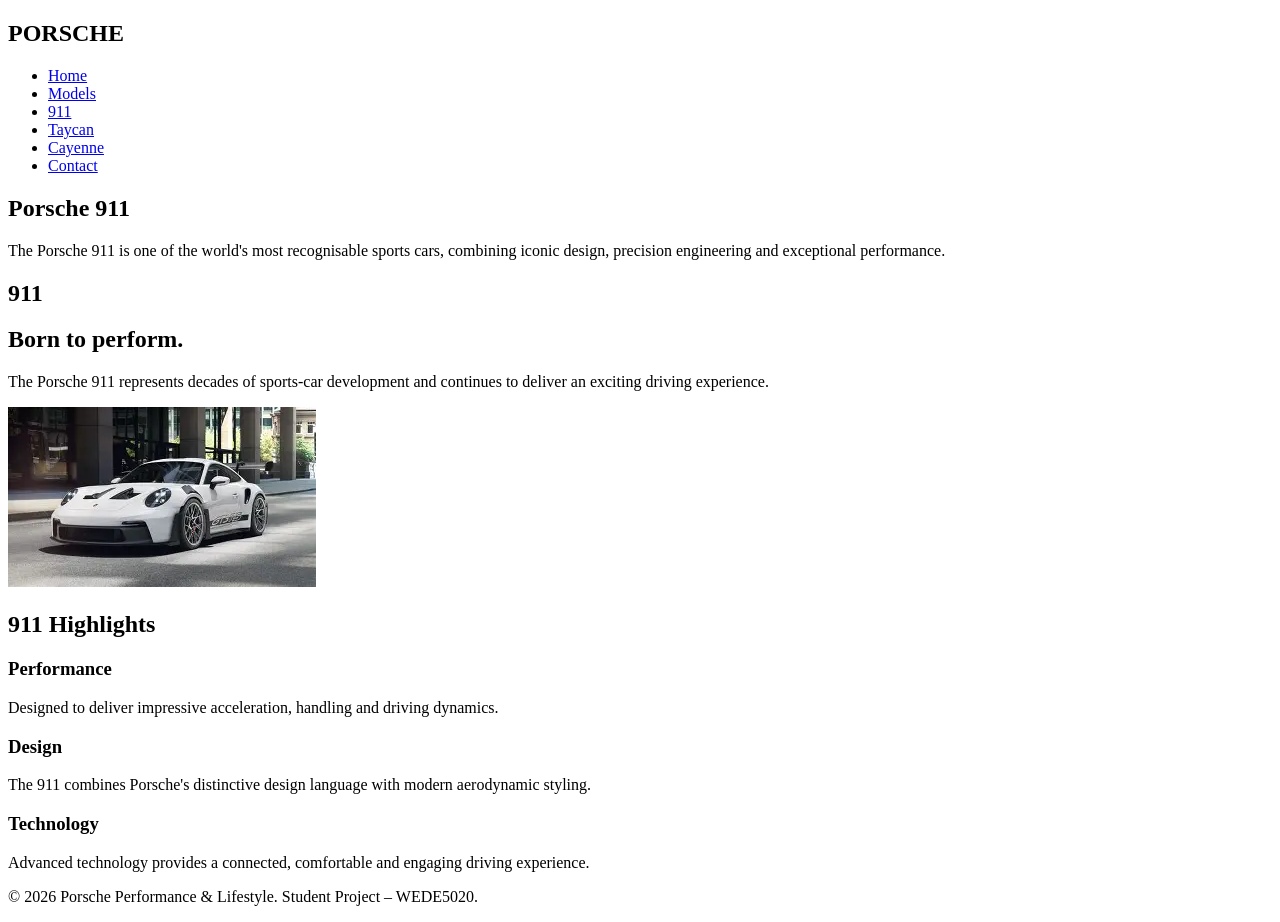
==== 911.html @ ad6c8822 "Add prosche website files" ====
<!DOCTYPE html>
<html lang="en">

<head>
    <meta charset="UTF-8">
    <meta name="viewport" content="width=device-width, initial-scale=1.0">

    <title>Porsche | 911</title>

    
</head>

<body>

    <!-- Navigation -->
    <header>
        <nav>
            <h2 class="logo">PORSCHE</h2>

            <ul>
                <li><a href="index.html">Home</a></li>
                <li><a href="models.html">Models</a></li>
                <li><a href="911.html">911</a></li>
                <li><a href="taycan.html">Taycan</a></li>
                <li><a href="cayenne.html">Cayenne</a></li>
                <li><a href="contact.html">Contact</a></li>
            </ul>
        </nav>
    </header>


    <!-- 911 Introduction -->
    <section class="welcome">

        <h1>Porsche 911</h1>

        <p>
            The Porsche 911 is one of the world's most recognisable
            sports cars, combining iconic design, precision engineering
            and exceptional performance.
        </p>

    </section>


    <!-- 911 Image -->
    <section class="hero">

        <div class="hero-text">

            <h1>911</h1>

            <h2>Born to perform.</h2>

            <p>
                The Porsche 911 represents decades of sports-car
                development and continues to deliver an exciting
                driving experience.
            </p>

        </div>

        <div class="hero-image">

            <img src="Porsche 911 GT3 RS.webp"
                 alt="Porsche 911 GT3 RS">

        </div>

    </section>


    <!-- Specifications -->
    <section class="featured">

        <h2>911 Highlights</h2>

        <div class="cards">

            <div class="card">
                <h3>Performance</h3>

                <p>
                    Designed to deliver impressive acceleration,
                    handling and driving dynamics.
                </p>
            </div>


            <div class="card">
                <h3>Design</h3>

                <p>
                    The 911 combines Porsche's distinctive
                    design language with modern aerodynamic styling.
                </p>
            </div>


            <div class="card">
                <h3>Technology</h3>

                <p>
                    Advanced technology provides a connected,
                    comfortable and engaging driving experience.
                </p>
            </div>

        </div>

    </section>


    <!-- Footer -->
    <footer>

        <p>
            &copy; 2026 Porsche Performance & Lifestyle.
            Student Project – WEDE5020.
        </p>

    </footer>

</body>

</html>
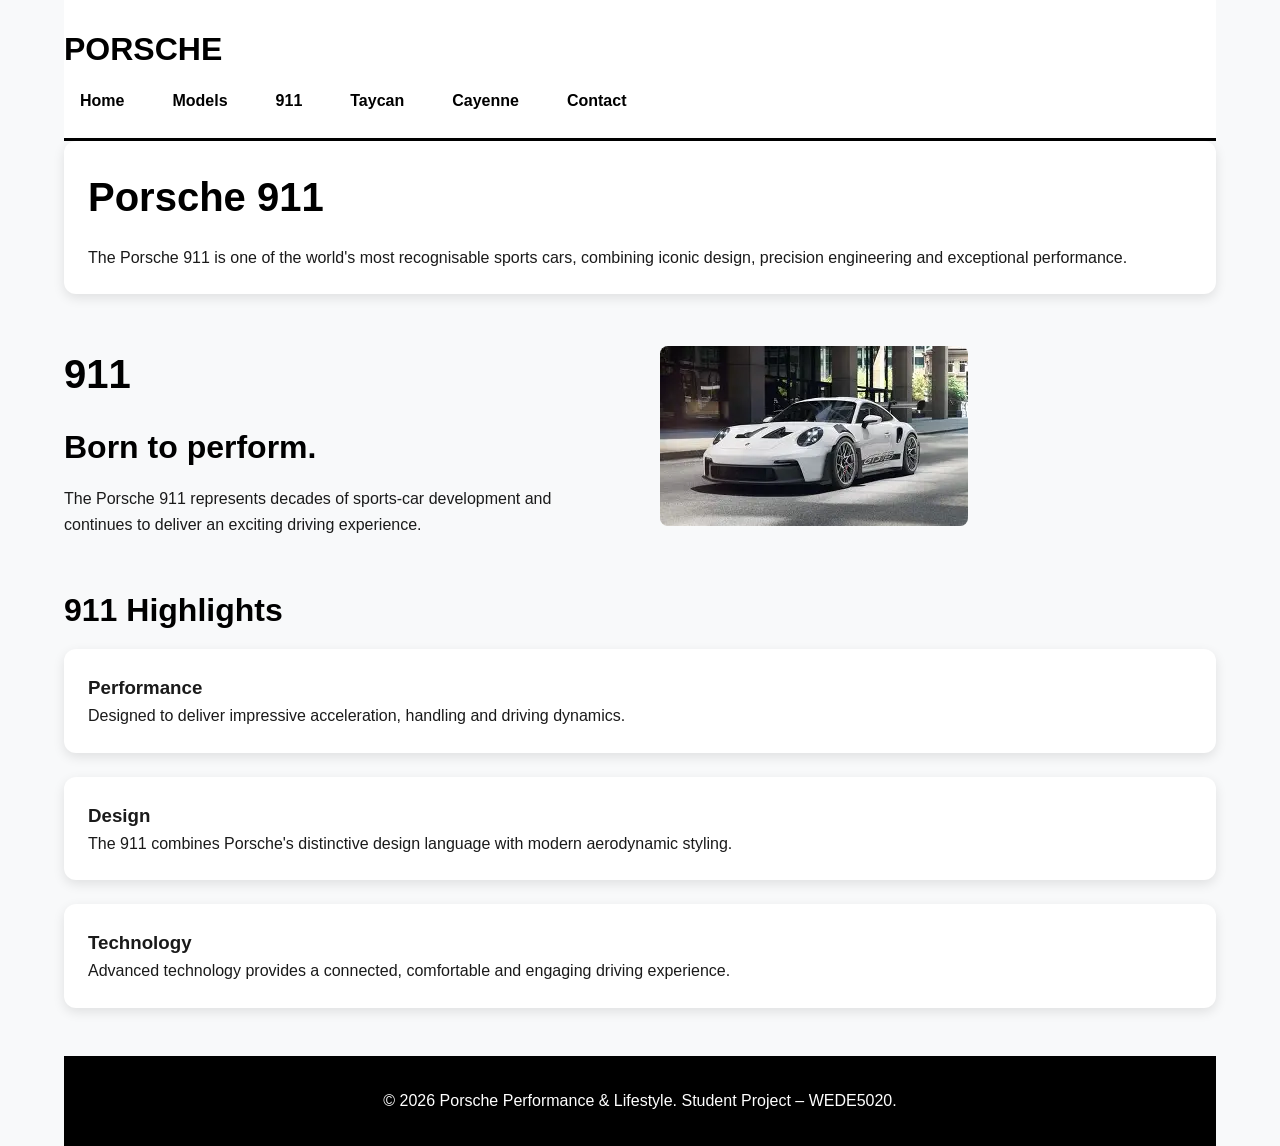
==== commit 835e991d: "Part 2 - Added style.css responsive design and contact page" ====
--- a/911.html
+++ b/911.html
@@ -6,8 +6,8 @@
     <meta name="viewport" content="width=device-width, initial-scale=1.0">
 
     <title>Porsche | 911</title>
-
-    
+ <link rel="stylesheet"
+    href="style.css">
 </head>
 
 <body>
--- a/style.css
+++ b/style.css
@@ -0,0 +1,94 @@
+* { margin:0; padding:0; box-sizing:border-box; }
+
+body {
+  font-family: Arial, sans-serif;
+  font-size: 1rem;
+  line-height: 1.6;
+  color: #1a1a1a;
+  background: #f8f9fa;
+  padding: 0 5%;
+}
+
+h1, h2 { color:#000; font-weight:700; }
+h1 { font-size:2.5rem; margin-bottom:1rem; }
+h2 { font-size:2rem; margin-bottom:0.8rem; }
+
+a { text-decoration:none; color:#000; }
+a:hover { color:#cc0000; }
+
+header {
+  display:flex;
+  justify-content:space-between;
+  align-items:center;
+  padding:1.5rem 0;
+  background:#fff;
+  border-bottom:3px solid #000;
+}
+
+nav ul {
+  display:flex;
+  list-style:none;
+  gap:1rem;
+}
+
+nav ul li a {
+  font-weight:600;
+  padding:0.5rem 1rem;
+}
+
+nav ul li a:hover {
+  background:#000;
+  color:#fff;
+  border-radius:4px;
+}
+
+.hero {
+  display:grid;
+  grid-template-columns:1fr 1fr;
+  gap:2.5rem;
+  margin:3rem 0;
+  align-items:center;
+}
+
+.welcome, .card {
+  background:#fff;
+  padding:1.5rem;
+  border-radius:12px;
+  box-shadow:0 4px 12px rgba(0,0,0,0.1);
+  margin-bottom:1.5rem;
+}
+
+.btn {
+  background:#000;
+  color:#fff;
+  padding:0.8rem 1.5rem;
+  border-radius:6px;
+  border:none;
+  cursor:pointer;
+  display:inline-block;
+}
+
+.btn:hover { background:#cc0000; }
+
+img { max-width:100%; height:auto; border-radius:8px; }
+
+footer {
+  background:#000;
+  color:#fff;
+  text-align:center;
+  padding:2rem 0;
+  margin-top:3rem;
+}
+
+/* RESPONSIVE - FOR RUBRIC */
+@media (max-width:1024px) {
+  .hero { grid-template-columns:1fr; }
+  body { padding:0 3%; }
+}
+
+@media (max-width:768px) {
+  header { flex-direction:column; gap:1rem; }
+  nav ul { flex-direction:column; text-align:center; width:100%; }
+  .hero { grid-template-columns:1fr; }
+  h1 { font-size:1.8rem; }
+}
